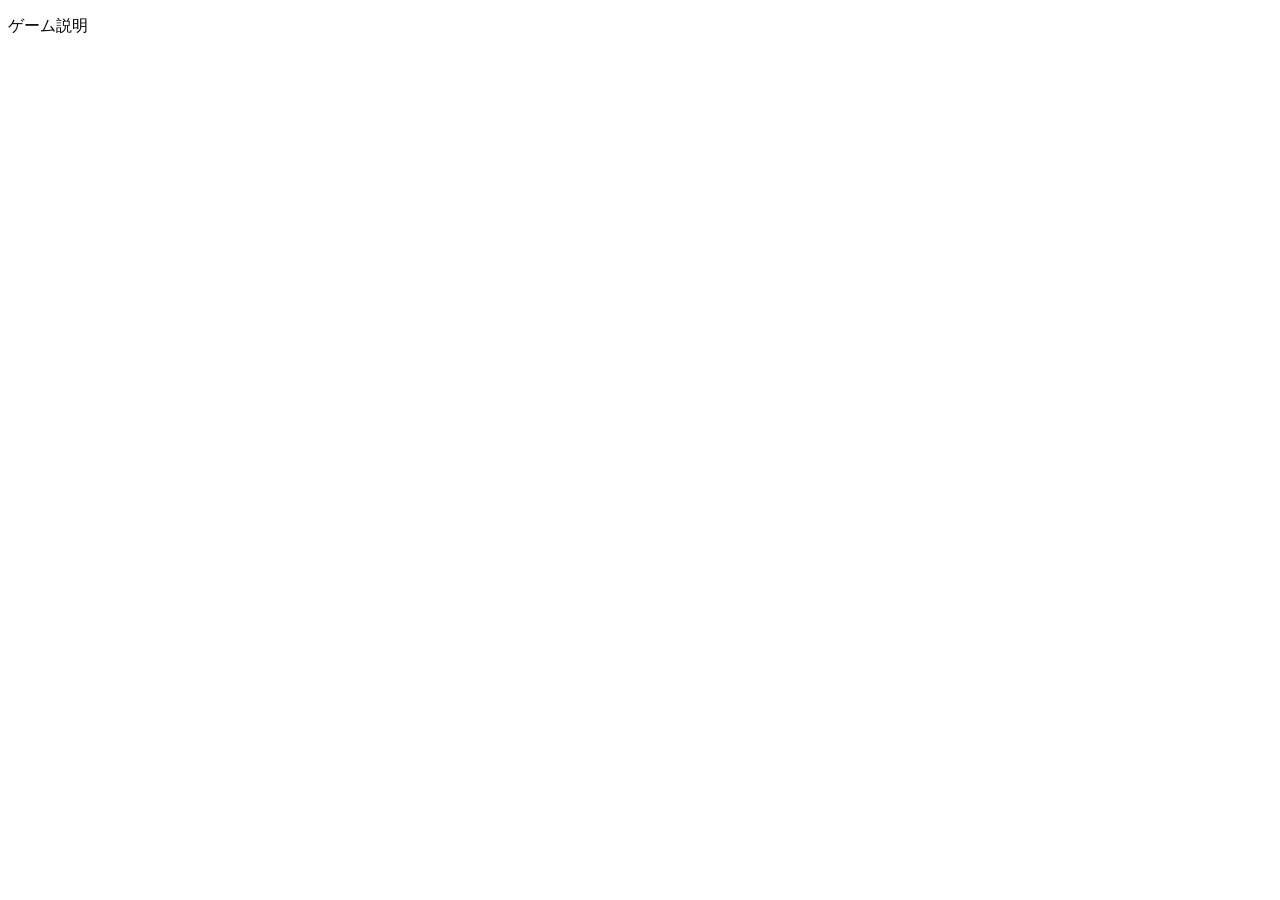
==== games.html @ 0c812d97 "up" ====
<!DOCTYPE html>
<html lang="ja">
<head>
    <meta charset="UTF-8"/>
    <meta name="viewport" content="width=device-width, initial-scale=1.0">
    <title>ふゲだく!-ホームページ</title>
    <link rel="stylesheet" href="assets/css/games.css">
</head>
<body>
    <p>ゲーム説明</p>
</body>
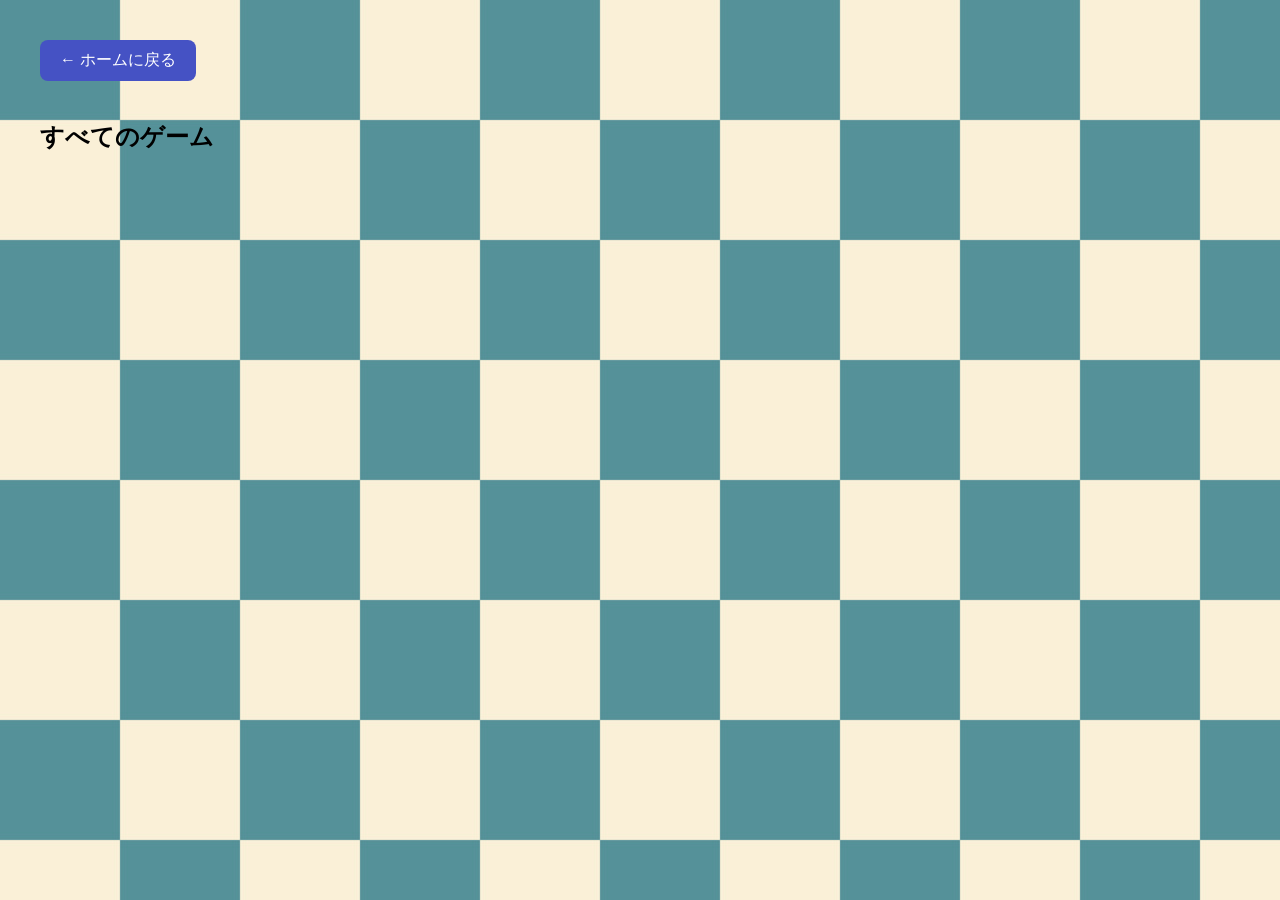
==== commit 874080b9: "up" ====
--- a/games.html
+++ b/games.html
@@ -3,9 +3,48 @@
 <head>
     <meta charset="UTF-8"/>
     <meta name="viewport" content="width=device-width, initial-scale=1.0">
-    <title>ふゲだく!-ホームページ</title>
+    <title>ふゲだく!-ゲーム詳細</title>
     <link rel="stylesheet" href="assets/css/games.css">
 </head>
 <body>
-    <p>ゲーム説明</p>
-</body>+    <!-- スプラッシュ画面 -->
+    <div id="game-splash">
+        <div class="splash-content">
+            <button id="close-splash" class="close-button">✕</button>
+            
+            <div class="game-details">
+                <img id="game-image" src="" alt="ゲーム画像" class="game-image">
+                
+                <div class="game-info">
+                    <h1 id="game-title" class="game-title"></h1>
+                    <p id="game-description" class="game-description"></p>
+                    
+                    <div class="game-meta">
+                        <p><strong>ジャンル:</strong> <span id="game-genre"></span></p>
+                        <p><strong>リリース日:</strong> <span id="game-release"></span></p>
+                        <p><strong>ファイルサイズ:</strong> <span id="game-size"></span></p>
+                    </div>
+                    
+                    <a id="download-button" href="#" download class="download-button">
+                        ZIPダウンロード
+                    </a>
+                </div>
+            </div>
+        </div>
+    </div>
+
+    <!-- メインコンテンツ（スプラッシュを閉じた後に表示） -->
+    <div id="main-content" style="display: none;">
+        <header>
+            <a href="home.html" class="back-link">← ホームに戻る</a>
+        </header>
+        
+        <section class="games-list">
+            <h2>すべてのゲーム</h2>
+            <!-- ここにゲーム一覧を表示 -->
+        </section>
+    </div>
+
+    <script src="assets/js/games.js"></script>
+</body>
+</html>
--- a/assets/css/games.css
+++ b/assets/css/games.css
@@ -0,0 +1,185 @@
+/* ページ全体の設定 */
+body {
+    margin: 0;
+    padding: 0;
+    font-family: "Hiragino Kaku Gothic ProN", "Noto Sans JP", sans-serif;
+    background-image: url("../img/パターン画像.jpg");
+    background-repeat: repeat;
+    background-position: top left;
+}
+
+/* スプラッシュ画面 */
+#game-splash {
+    position: fixed;
+    top: 0;
+    left: 0;
+    width: 100%;
+    height: 100%;
+    background: rgba(69, 82, 196, 0.95);
+    z-index: 9999;
+    display: flex;
+    justify-content: center;
+    align-items: center;
+    animation: fadeIn 0.5s ease;
+}
+
+@keyframes fadeIn {
+    from { opacity: 0; }
+    to { opacity: 1; }
+}
+
+#game-splash.fade-out {
+    animation: fadeOut 0.5s ease forwards;
+}
+
+@keyframes fadeOut {
+    from { opacity: 1; }
+    to { opacity: 0; }
+}
+
+/* スプラッシュコンテンツ */
+.splash-content {
+    position: relative;
+    max-width: 1200px;
+    width: 90%;
+    background: white;
+    border-radius: 20px;
+    padding: 40px;
+    box-shadow: 0 10px 50px rgba(0, 0, 0, 0.3);
+}
+
+/* 閉じるボタン */
+.close-button {
+    position: absolute;
+    top: 20px;
+    right: 20px;
+    width: 40px;
+    height: 40px;
+    border: none;
+    background: #ff4444;
+    color: white;
+    font-size: 24px;
+    border-radius: 50%;
+    cursor: pointer;
+    transition: all 0.3s ease;
+    display: flex;
+    align-items: center;
+    justify-content: center;
+    font-weight: bold;
+}
+
+.close-button:hover {
+    background: #cc0000;
+    transform: rotate(90deg);
+}
+
+/* ゲーム詳細 */
+.game-details {
+    display: flex;
+    gap: 40px;
+    align-items: flex-start;
+}
+
+.game-image {
+    width: 400px;
+    height: 300px;
+    object-fit: cover;
+    border-radius: 12px;
+    flex-shrink: 0;
+}
+
+.game-info {
+    flex: 1;
+}
+
+.game-title {
+    margin: 0 0 20px 0;
+    font-size: 32px;
+    color: #4552c4;
+}
+
+.game-description {
+    font-size: 16px;
+    line-height: 1.8;
+    color: #333;
+    margin-bottom: 30px;
+}
+
+.game-meta {
+    background: #f5f5f5;
+    padding: 20px;
+    border-radius: 8px;
+    margin-bottom: 30px;
+}
+
+.game-meta p {
+    margin: 10px 0;
+    font-size: 14px;
+    color: #666;
+}
+
+.game-meta strong {
+    color: #333;
+}
+
+/* ダウンロードボタン */
+.download-button {
+    display: inline-block;
+    padding: 15px 40px;
+    background: #4552c4;
+    color: white;
+    text-decoration: none;
+    border-radius: 8px;
+    font-size: 18px;
+    font-weight: bold;
+    transition: all 0.3s ease;
+}
+
+.download-button:hover {
+    background: #3442a8;
+    transform: translateY(-2px);
+    box-shadow: 0 5px 15px rgba(69, 82, 196, 0.3);
+}
+
+/* メインコンテンツ */
+#main-content {
+    padding: 40px;
+}
+
+header {
+    margin-bottom: 40px;
+}
+
+.back-link {
+    display: inline-block;
+    padding: 10px 20px;
+    background: #4552c4;
+    color: white;
+    text-decoration: none;
+    border-radius: 8px;
+    transition: background 0.3s ease;
+}
+
+.back-link:hover {
+    background: #3442a8;
+}
+
+/* レスポンシブ対応 */
+@media (max-width: 768px) {
+    .game-details {
+        flex-direction: column;
+    }
+    
+    .game-image {
+        width: 100%;
+        height: auto;
+    }
+    
+    .splash-content {
+        padding: 20px;
+    }
+    
+    .game-title {
+        font-size: 24px;
+    }
+}
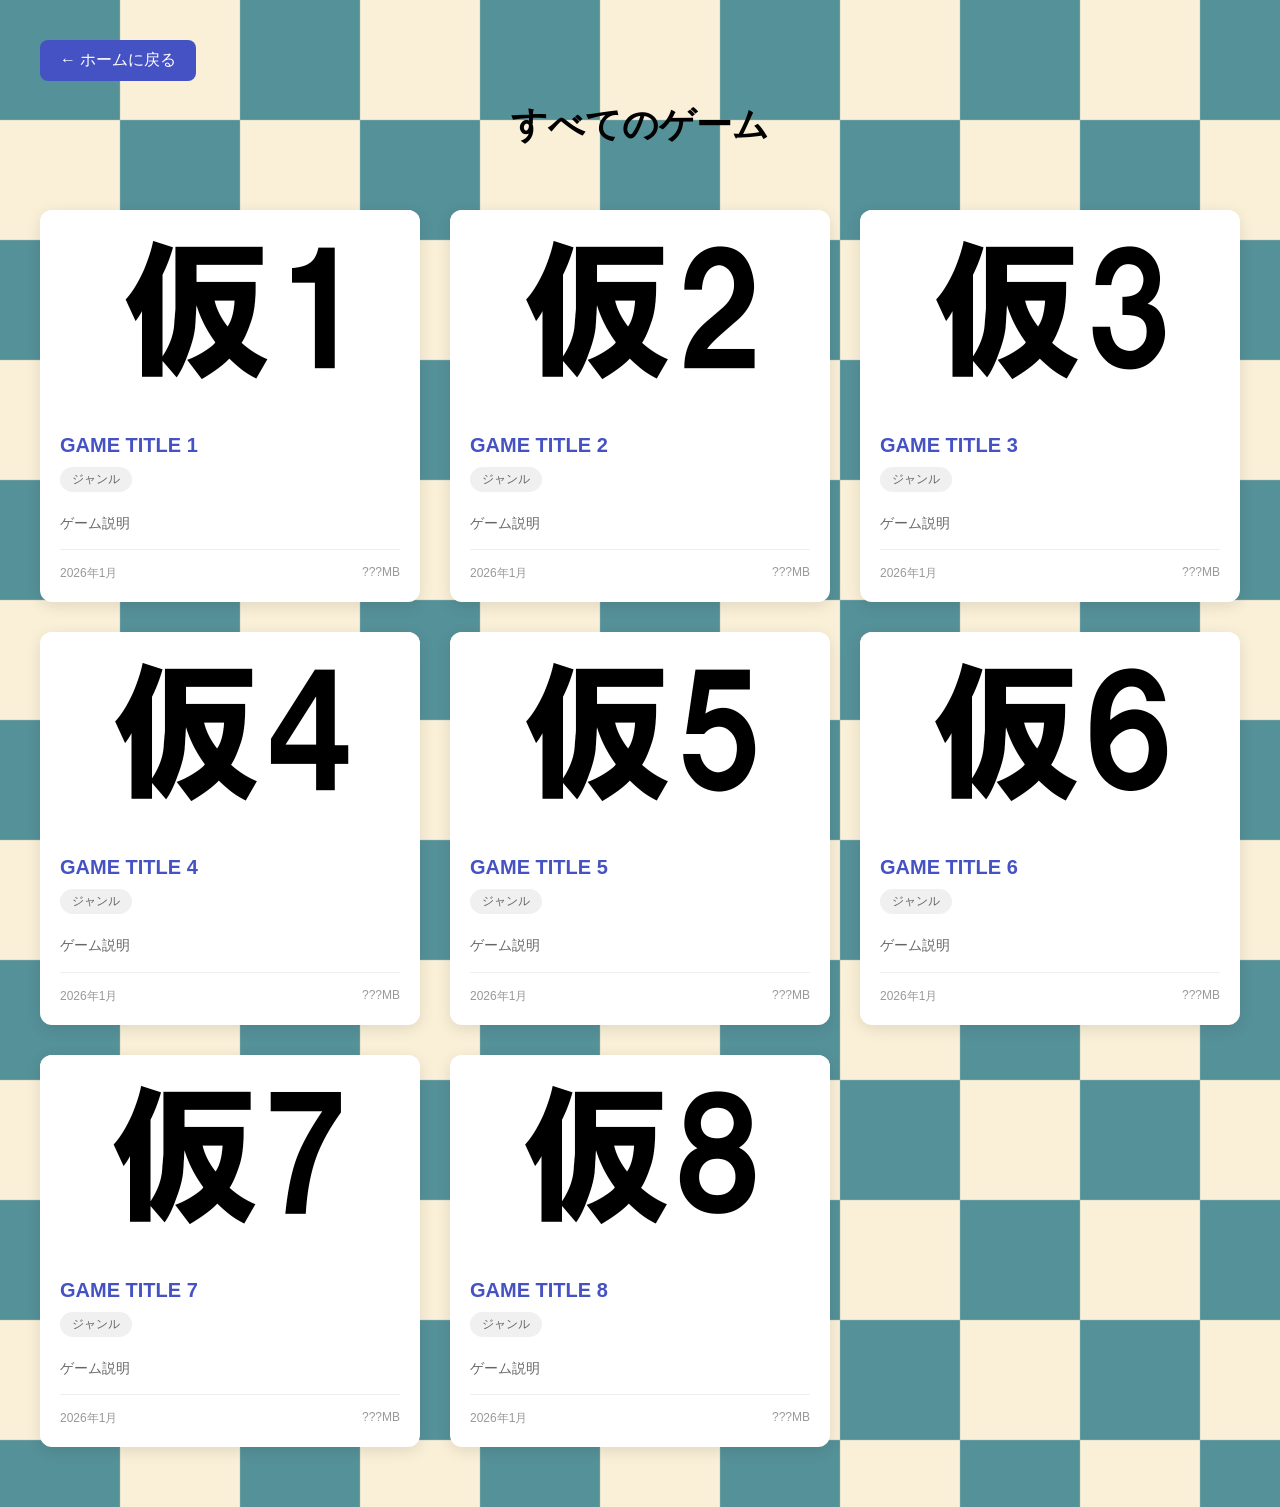
==== commit 7973c2f3: "up" ====
--- a/games.html
+++ b/games.html
@@ -26,7 +26,7 @@
                     </div>
                     
                     <a id="download-button" href="#" download class="download-button">
-                        ZIPダウンロード
+                        ダウンロード
                     </a>
                 </div>
             </div>
@@ -35,13 +35,15 @@
 
     <!-- メインコンテンツ（スプラッシュを閉じた後に表示） -->
     <div id="main-content" style="display: none;">
-        <header>
+        <header class="games-header">
             <a href="home.html" class="back-link">← ホームに戻る</a>
+            <h1 class="page-title">すべてのゲーム</h1>
         </header>
         
         <section class="games-list">
-            <h2>すべてのゲーム</h2>
-            <!-- ここにゲーム一覧を表示 -->
+            <div id="games-grid" class="games-grid">
+                <!-- JavaScriptで動的に生成 -->
+            </div>
         </section>
     </div>
 
--- a/assets/css/games.css
+++ b/assets/css/games.css
@@ -70,7 +70,7 @@
 
 .close-button:hover {
     background: #cc0000;
-    transform: rotate(90deg);
+    transform: scale(1.1);
 }
 
 /* ゲーム詳細 */
@@ -144,6 +144,18 @@
 /* メインコンテンツ */
 #main-content {
     padding: 40px;
+    min-height: 100vh;
+}
+
+.games-header {
+    margin-bottom: 40px;
+}
+
+.page-title {
+    font-size: 36px;
+    color: #000000;
+    margin: 20px 0;
+    text-align: center;
 }
 
 header {
@@ -164,6 +176,85 @@
     background: #3442a8;
 }
 
+/* ゲーム一覧グリッド */
+.games-list {
+    max-width: 1400px;
+    margin: 0 auto;
+}
+
+.games-grid {
+    display: grid;
+    grid-template-columns: repeat(auto-fill, minmax(300px, 1fr));
+    gap: 30px;
+    padding: 20px 0;
+}
+
+/* ゲームカード */
+.game-list-card {
+    background: white;
+    border-radius: 12px;
+    overflow: hidden;
+    box-shadow: 0 4px 15px rgba(0, 0, 0, 0.1);
+    transition: all 0.3s ease;
+    cursor: pointer;
+    text-decoration: none;
+    color: inherit;
+    display: block;
+}
+
+.game-list-card:hover {
+    transform: translateY(-8px);
+    box-shadow: 0 8px 25px rgba(69, 82, 196, 0.3);
+}
+
+.game-list-card img {
+    width: 100%;
+    height: 200px;
+    object-fit: cover;
+}
+
+.game-card-content {
+    padding: 20px;
+}
+
+.game-card-title {
+    font-size: 20px;
+    font-weight: bold;
+    color: #4552c4;
+    margin: 0 0 10px 0;
+}
+
+.game-card-genre {
+    display: inline-block;
+    padding: 4px 12px;
+    background: #f0f0f0;
+    border-radius: 20px;
+    font-size: 12px;
+    color: #666;
+    margin-bottom: 10px;
+}
+
+.game-card-description {
+    font-size: 14px;
+    color: #666;
+    line-height: 1.6;
+    margin: 10px 0;
+    display: -webkit-box;
+    /* -webkit-line-clamp: ; */
+    -webkit-box-orient: vertical;
+    overflow: hidden;
+}
+
+.game-card-meta {
+    display: flex;
+    justify-content: space-between;
+    font-size: 12px;
+    color: #999;
+    margin-top: 15px;
+    padding-top: 15px;
+    border-top: 1px solid #eee;
+}
+
 /* レスポンシブ対応 */
 @media (max-width: 768px) {
     .game-details {
